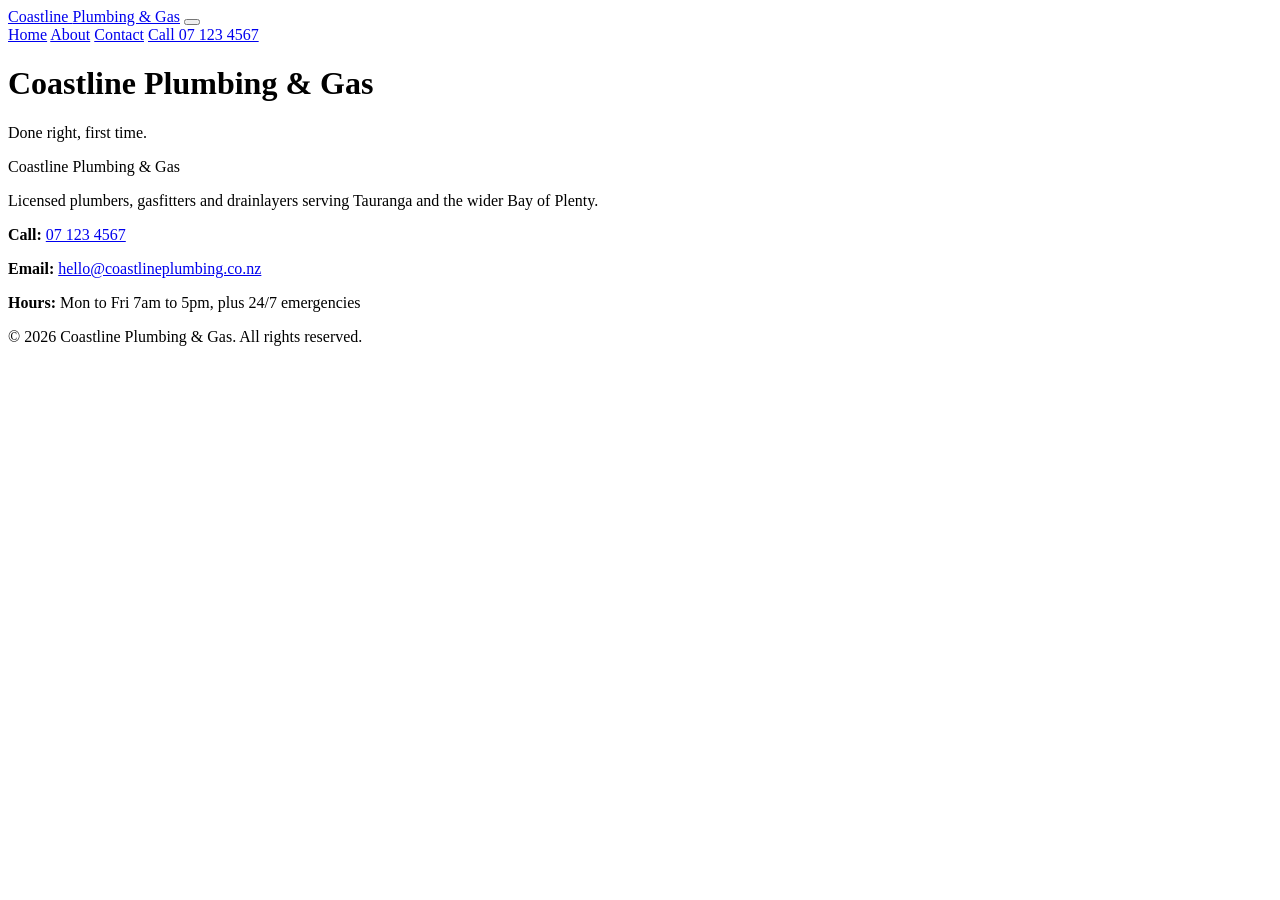
==== about.html @ 50553ace "Add about and contact pages with shared nav and footer" ====
<!DOCTYPE html>
<html lang="en-NZ">
    <head>
        <meta charset="UTF-8">
        <meta name="viewport" content="width=device-width, initial-scale=1.0">
        <title>About | Coastline Plumbing & Gas | Tauranga Plumber </title>
        <link rel="stylesheet" href="style.css">
    </head>
    <body>
        <header class="site-header">
  <div class="container nav-inner">
    <a href="index.html" class="logo">Coastline <span>Plumbing & Gas</span></a>
    <button class="nav-toggle" aria-label="Open menu" aria-expanded="false" aria-controls="primary-nav">
      <span></span><span></span><span></span>
    </button>
    <nav class="nav" id="primary-nav">
      <a href="index.html">Home</a>
      <a href="about.html">About</a>
      <a href="contact.html">Contact</a>
      <a href="tel:071234567" class="btn btn-accent nav-cta">Call 07 123 4567</a>
    </nav>
  </div>
</header>
        <h1>Coastline Plumbing & Gas</h1>
        <p>Done right, first time.</p>
        <footer class="site-footer">
  <div class="container footer-inner">
    <div>
      <p class="footer-logo">Coastline Plumbing & Gas</p>
      <p>Licensed plumbers, gasfitters and drainlayers serving Tauranga and the wider Bay of Plenty.</p>
    </div>
    <div>
      <p><strong>Call:</strong> <a href="tel:071234567">07 123 4567</a></p>
      <p><strong>Email:</strong> <a href="mailto:hello@coastlineplumbing.co.nz">hello@coastlineplumbing.co.nz</a></p>
      <p><strong>Hours:</strong> Mon to Fri 7am to 5pm, plus 24/7 emergencies</p>
    </div>
  </div>
  <div class="container footer-bottom">
    <p>&copy; <span id="year">2026</span> Coastline Plumbing & Gas. All rights reserved.</p>
  </div>
</footer>
        <script src="script.js"></script>
    </body>
</html>
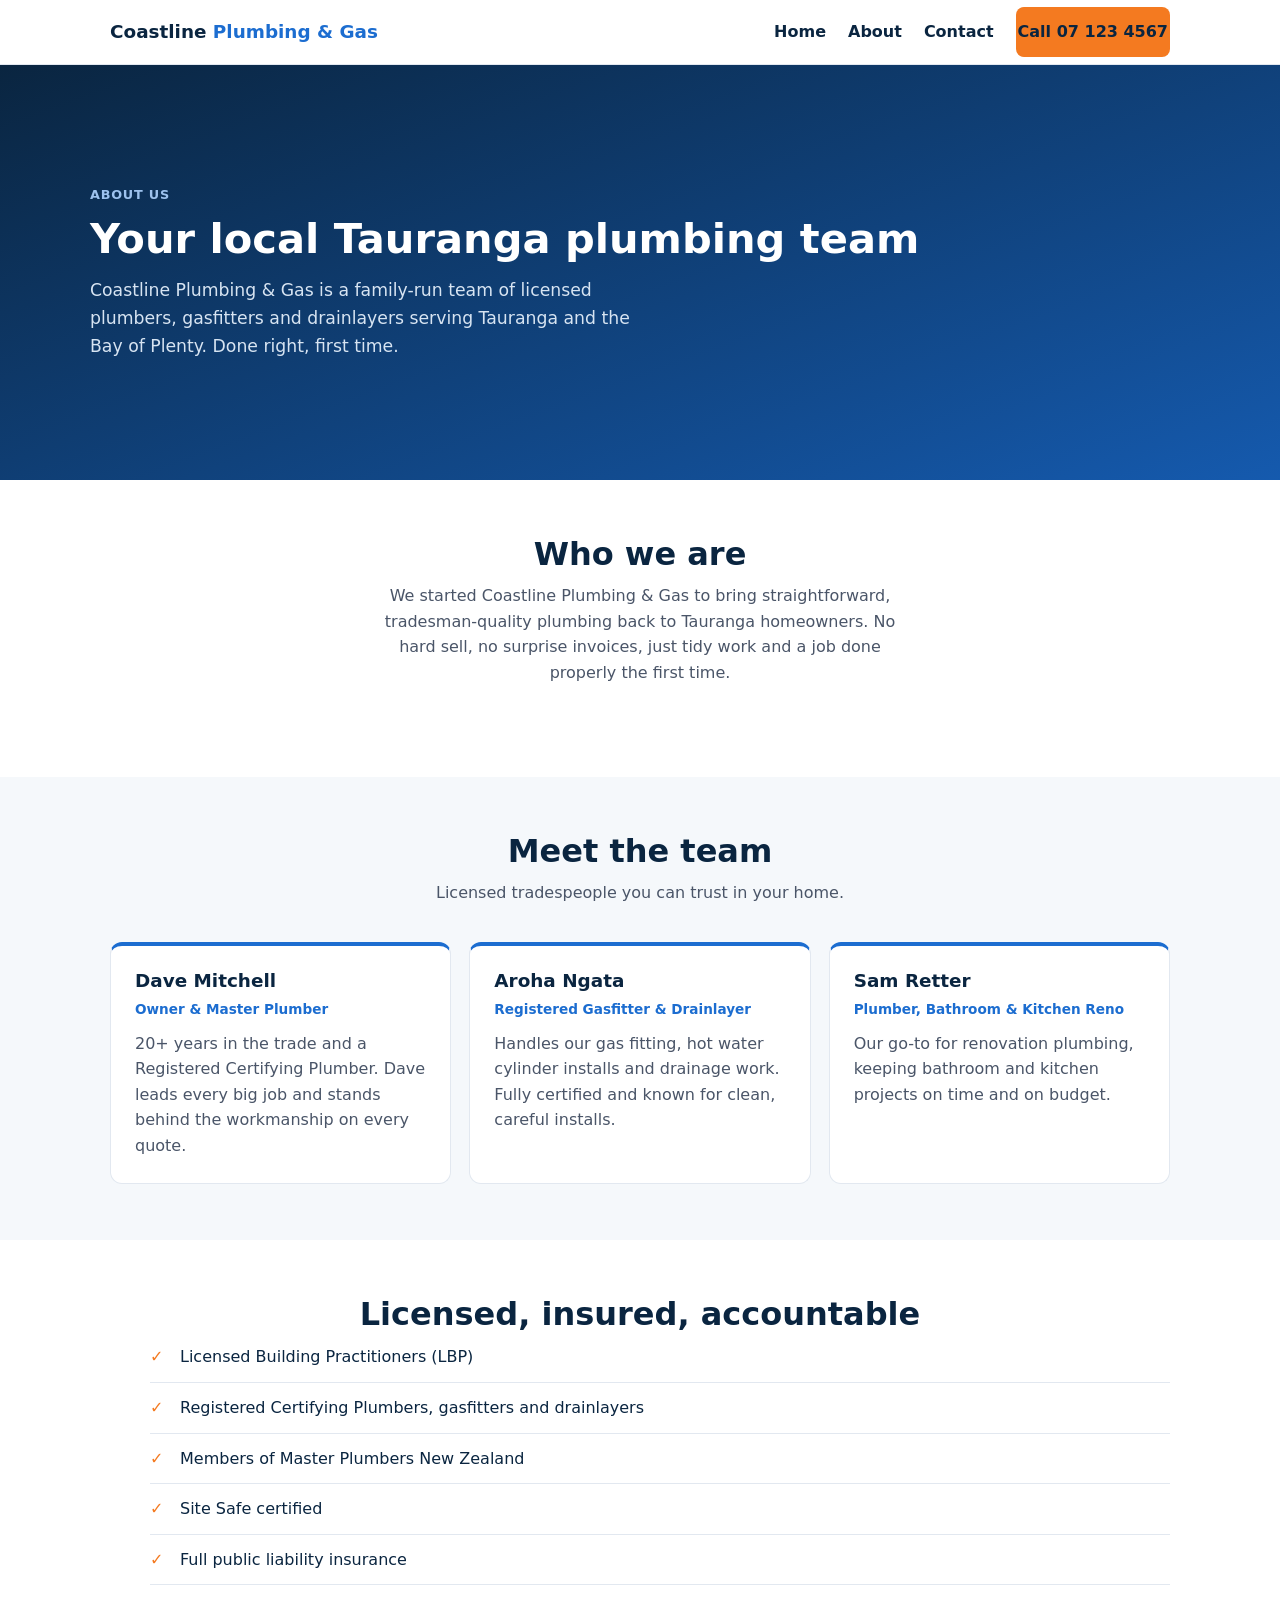
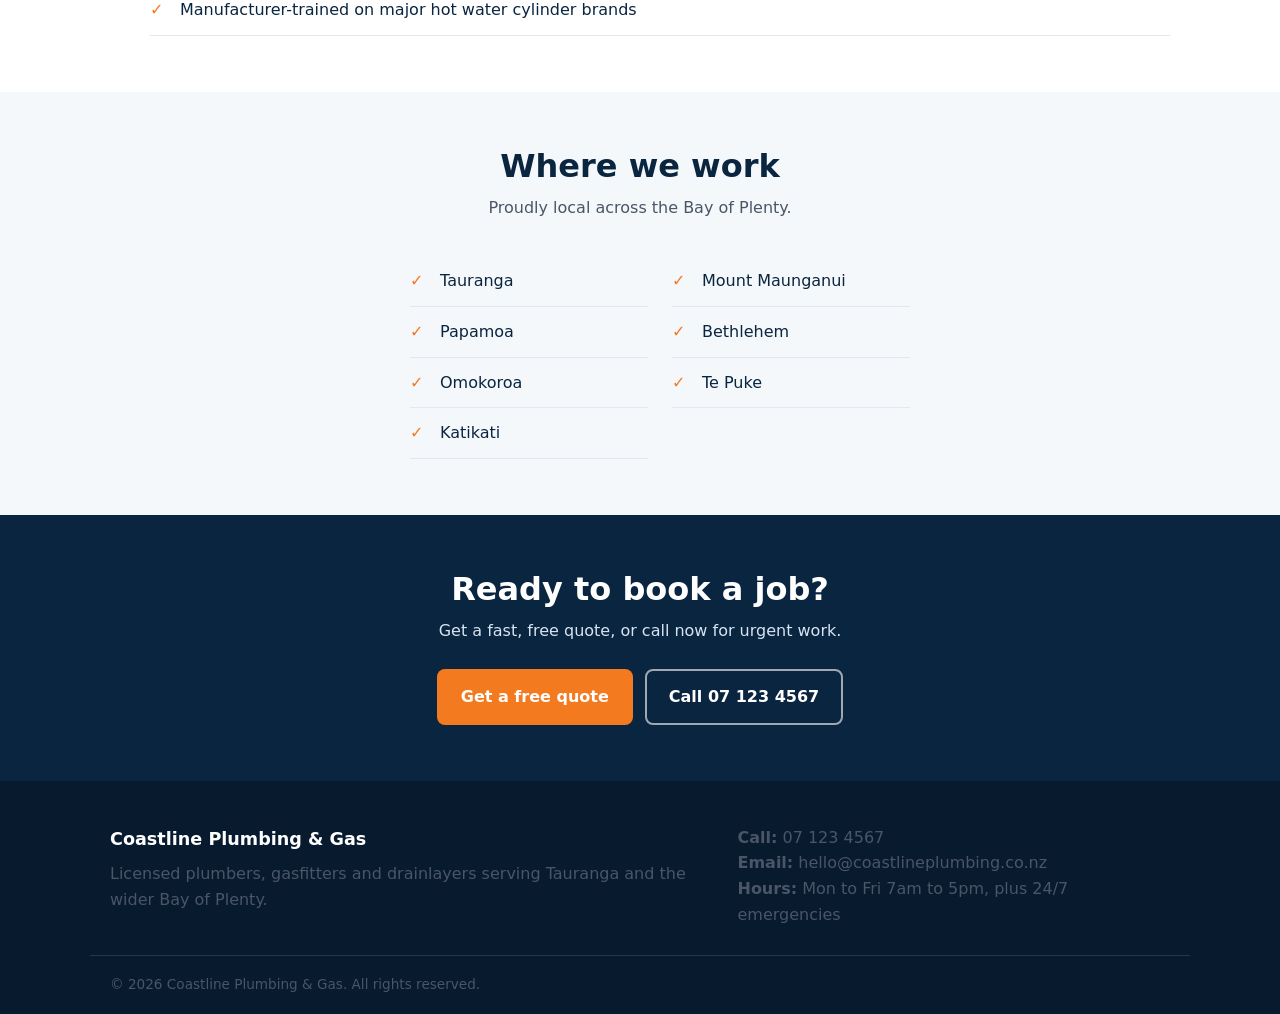
==== commit b446e10a: "build out about and contact pages, remove site images - fix about/contact stylesheet link and guard " ====
--- a/about.html
+++ b/about.html
@@ -1,10 +1,12 @@
 <!DOCTYPE html>
 <html lang="en-NZ">
     <head>
+      <!-- about.html -->
+<meta name="description" content="Meet Coastline Plumbing & Gas, your local Tauranga team of licensed plumbers, gasfitters and drainlayers. Reliable, tidy, with upfront pricing.">
         <meta charset="UTF-8">
         <meta name="viewport" content="width=device-width, initial-scale=1.0">
         <title>About | Coastline Plumbing & Gas | Tauranga Plumber </title>
-        <link rel="stylesheet" href="style.css">
+        <link rel="stylesheet" href="styles.css">
     </head>
     <body>
         <header class="site-header">
@@ -21,8 +23,91 @@
     </nav>
   </div>
 </header>
-        <h1>Coastline Plumbing & Gas</h1>
-        <p>Done right, first time.</p>
+
+      <main>
+
+        <section class="hero">
+          <div class="container hero-inner">
+            <p class="eyebrow">About us</p>
+            <h1>Your local Tauranga plumbing team</h1>
+            <p class="lead">Coastline Plumbing & Gas is a family-run team of licensed plumbers, gasfitters and drainlayers serving Tauranga and the Bay of Plenty. Done right, first time.</p>
+          </div>
+        </section>
+
+        <section class="about-story">
+          <div class="container">
+            <h2 class="section-title reveal">Who we are</h2>
+            <p class="section-intro reveal">We started Coastline Plumbing & Gas to bring straightforward, tradesman-quality plumbing back to Tauranga homeowners. No hard sell, no surprise invoices, just tidy work and a job done properly the first time.</p>
+          </div>
+        </section>
+
+        <section class="team">
+          <div class="container">
+            <h2 class="section-title reveal">Meet the team</h2>
+            <p class="section-intro reveal">Licensed tradespeople you can trust in your home.</p>
+            <div class="service-grid">
+              <article class="service-card reveal">
+                <h3>Dave Mitchell</h3>
+                <p class="team-role">Owner & Master Plumber</p>
+                <p>20+ years in the trade and a Registered Certifying Plumber. Dave leads every big job and stands behind the workmanship on every quote.</p>
+              </article>
+              <article class="service-card reveal">
+                <h3>Aroha Ngata</h3>
+                <p class="team-role">Registered Gasfitter & Drainlayer</p>
+                <p>Handles our gas fitting, hot water cylinder installs and drainage work. Fully certified and known for clean, careful installs.</p>
+              </article>
+              <article class="service-card reveal">
+                <h3>Sam Retter</h3>
+                <p class="team-role">Plumber, Bathroom & Kitchen Reno</p>
+                <p>Our go-to for renovation plumbing, keeping bathroom and kitchen projects on time and on budget.</p>
+              </article>
+            </div>
+          </div>
+        </section>
+
+        <section class="credentials">
+          <div class="container">
+            <h2 class="section-title reveal">Licensed, insured, accountable</h2>
+            <ul class="about-points reveal">
+              <li>Licensed Building Practitioners (LBP)</li>
+              <li>Registered Certifying Plumbers, gasfitters and drainlayers</li>
+              <li>Members of Master Plumbers New Zealand</li>
+              <li>Site Safe certified</li>
+              <li>Full public liability insurance</li>
+              <li>Manufacturer-trained on major hot water cylinder brands</li>
+            </ul>
+          </div>
+        </section>
+
+        <section class="areas">
+          <div class="container">
+            <h2 class="section-title reveal">Where we work</h2>
+            <p class="section-intro reveal">Proudly local across the Bay of Plenty.</p>
+            <ul class="about-points areas-list reveal">
+              <li>Tauranga</li>
+              <li>Mount Maunganui</li>
+              <li>Papamoa</li>
+              <li>Bethlehem</li>
+              <li>Omokoroa</li>
+              <li>Te Puke</li>
+              <li>Katikati</li>
+            </ul>
+          </div>
+        </section>
+
+        <section class="cta">
+          <div class="container cta-inner reveal">
+            <h2>Ready to book a job?</h2>
+            <p>Get a fast, free quote, or call now for urgent work.</p>
+            <div class="hero-actions">
+              <a href="contact.html" class="btn btn-accent">Get a free quote</a>
+              <a href="tel:071234567" class="btn btn-outline-light">Call 07 123 4567</a>
+            </div>
+          </div>
+        </section>
+
+      </main>
+
         <footer class="site-footer">
   <div class="container footer-inner">
     <div>
--- a/styles.css
+++ b/styles.css
@@ -0,0 +1,182 @@
+/* =========================================================
+   Coastline Plumbing & Gas - styles.css
+   Mobile-first. Order: variables, reset, base, layout,
+   buttons, header, hero, services, about, cta, footer.
+   ========================================================= */
+
+/* 1. Brand variables */
+:root {
+  --navy: #0A2540;
+  --blue: #1C6DD0;
+  --blue-dark: #155AAE;
+  --orange: #F47A20;
+  --orange-dark: #DC6A14;
+  --bg: #F5F8FB;
+  --grey: #4A5568;
+  --line: #E2E8F0;
+  --white: #FFFFFF;
+  --maxw: 1100px;
+  --radius: 12px;
+  --shadow: 0 6px 20px rgba(10,37,64,0.08);
+  --font-head: "Poppins", system-ui, -apple-system, "Segoe UI", sans-serif;
+  --font-body: "Inter", system-ui, -apple-system, "Segoe UI", sans-serif;
+}
+
+/* 2. Reset */
+*, *::before, *::after { box-sizing: border-box; }
+* { margin: 0; }
+img { max-width: 100%; display: block; }
+a { color: inherit; text-decoration: none; }
+ul { list-style: none; }
+
+/* 3. Base typography */
+body {
+  font-family: var(--font-body);
+  color: var(--navy);
+  background: var(--white);
+  line-height: 1.6;
+  -webkit-font-smoothing: antialiased;
+}
+h1, h2, h3 { font-family: var(--font-head); line-height: 1.15; font-weight: 700; }
+h1 { font-size: 2rem; }
+h2 { font-size: 1.6rem; }
+p { color: var(--grey); }
+
+/* 4. Layout helpers */
+.container { width: 100%; max-width: var(--maxw); margin: 0 auto; padding: 0 20px; }
+section { padding: 56px 0; }
+.section-title { color: var(--navy); text-align: center; }
+.section-intro { text-align: center; max-width: 540px; margin: 10px auto 36px; }
+
+/* 5. Buttons */
+.btn {
+  display: inline-block; font-family: var(--font-head); font-weight: 600;
+  font-size: 1rem; padding: 13px 22px; border-radius: 8px; cursor: pointer;
+  border: 2px solid transparent; text-align: center;
+  transition: transform .15s ease, background .15s ease, border-color .15s ease;
+}
+.btn-accent { background: var(--orange); color: var(--white); }
+.btn-accent:hover { background: var(--orange-dark); transform: translateY(-2px); }
+.btn-primary { background: var(--blue); color: var(--white); }
+.btn-primary:hover { background: var(--blue-dark); transform: translateY(-2px); }
+.btn-outline { background: transparent; color: var(--navy); border-color: var(--line); }
+.btn-outline:hover { border-color: var(--blue); color: var(--blue); }
+.btn-outline-light { background: transparent; color: var(--white); border-color: rgba(255,255,255,0.6); }
+.btn-outline-light:hover { background: rgba(255,255,255,0.12); }
+
+/* 6. Header / nav (mobile-first) */
+.site-header { position: sticky; top: 0; background: var(--white); border-bottom: 1px solid var(--line); z-index: 50; }
+.nav-inner { display: flex; align-items: center; justify-content: space-between; height: 64px; }
+.logo { font-family: var(--font-head); font-weight: 700; color: var(--navy); font-size: 1.15rem; }
+.logo span { color: var(--blue); font-weight: 600; }
+.nav-toggle { width: 42px; height: 42px; border: none; background: transparent; cursor: pointer; display: flex; flex-direction: column; justify-content: center; gap: 5px; }
+.nav-toggle span { height: 2px; background: var(--navy); border-radius: 2px; }
+.nav { position: fixed; inset: 64px 0 auto 0; background: var(--white); display: none; flex-direction: column; gap: 4px; padding: 12px 20px 20px; border-bottom: 1px solid var(--line); box-shadow: var(--shadow); }
+.nav.open { display: flex; }
+.nav a { font-family: var(--font-head); font-weight: 600; color: var(--navy); padding: 10px 0; }
+.nav a:hover { color: var(--blue); }
+.nav .nav-cta { margin-top: 6px; }
+
+/* 7. Hero */
+.hero { background: linear-gradient(160deg, #0A2540, #155AAE); color: var(--white); }
+.hero-inner { padding: 64px 0; }
+.hero .eyebrow { color: #9DC2EE; font-family: var(--font-head); font-weight: 600; letter-spacing: .06em; text-transform: uppercase; font-size: .8rem; }
+.hero h1 { color: var(--white); margin: 10px 0 14px; }
+.hero .lead { color: #D7E4F2; font-size: 1.08rem; max-width: 560px; }
+.hero-actions { display: flex; flex-wrap: wrap; gap: 12px; margin-top: 26px; }
+
+/* 8. Services */
+.services { background: var(--bg); }
+.service-grid { display: grid; grid-template-columns: 1fr; gap: 18px; }
+.service-card { background: var(--white); border: 1px solid var(--line); border-top: 4px solid var(--blue); border-radius: var(--radius); padding: 24px; transition: transform .15s ease, box-shadow .15s ease; }
+.service-card:hover { transform: translateY(-4px); box-shadow: var(--shadow); }
+.service-card h3 { color: var(--navy); font-size: 1.15rem; margin-bottom: 8px; }
+
+/* 9. About preview */
+.about-inner { display: grid; grid-template-columns: 1fr; gap: 28px; }
+.about-text .btn { margin-top: 18px; }
+.about-points li { position: relative; padding: 12px 0 12px 30px; border-bottom: 1px solid var(--line); color: var(--navy); }
+.about-points li::before { content: "\2713"; position: absolute; left: 0; color: var(--orange); font-weight: 700; }
+
+/* 10. CTA */
+.cta { background: var(--navy); color: var(--white); text-align: center; }
+.cta h2 { color: var(--white); }
+.cta p { color: #D7E4F2; margin: 10px 0 22px; }
+.cta .hero-actions { justify-content: center; }
+
+/* 11. Footer */
+.site-footer { background: #071A2E; color: #C7D3E0; padding-top: 44px; }
+.footer-inner { display: grid; grid-template-columns: 1fr; gap: 22px; padding-bottom: 28px; }
+.footer-logo { font-family: var(--font-head); font-weight: 700; color: var(--white); font-size: 1.1rem; margin-bottom: 8px; }
+.site-footer a:hover { color: var(--white); }
+.footer-bottom { border-top: 1px solid rgba(255,255,255,0.12); padding-top: 18px; padding-bottom: 18px; font-size: .85rem; color: #8AA0B6; }
+
+/* 12. Scroll reveal (JavaScript adds .is-visible in Step 6) */
+.reveal { opacity: 0; transform: translateY(20px); transition: opacity .6s ease, transform .6s ease; }
+.reveal.is-visible { opacity: 1; transform: none; }
+
+/* 13. Larger screens */
+@media (min-width: 700px) {
+  h1 { font-size: 2.6rem; }
+  h2 { font-size: 2rem; }
+  .service-grid { grid-template-columns: 1fr 1fr; }
+  .about-inner { grid-template-columns: 1.2fr 1fr; align-items: center; }
+  .footer-inner { grid-template-columns: 1.4fr 1fr; }
+}
+@media (min-width: 980px) {
+  .service-grid { grid-template-columns: repeat(3, 1fr); }
+  .nav-toggle { display: none; }
+  .nav { position: static; display: flex; flex-direction: row; align-items: center; gap: 22px; padding: 0; border: none; box-shadow: none; background: transparent; }
+  .nav .nav-cta { margin-top: 0; }
+}
+/* Step 7 polish - add to the end of styles.css */
+
+/* Smooth scrolling for on-page links */
+html { scroll-behavior: smooth; }
+
+/* Clear keyboard focus outlines (accessibility) */
+a:focus-visible,
+.btn:focus-visible,
+.nav-toggle:focus-visible {
+  outline: 3px solid var(--orange);
+  outline-offset: 2px;
+}
+
+/* Stagger the service cards as they reveal */
+.service-card:nth-child(2) { transition-delay: .08s; }
+.service-card:nth-child(3) { transition-delay: .16s; }
+.service-card:nth-child(4) { transition-delay: .24s; }
+.service-card:nth-child(5) { transition-delay: .32s; }
+.service-card:nth-child(6) { transition-delay: .40s; }
+
+/* Respect people who prefer less motion */
+@media (prefers-reduced-motion: reduce) {
+  * { transition: none !important; animation: none !important; }
+  .reveal { opacity: 1 !important; transform: none !important; }
+}
+
+/* Contact form */
+.form-section { padding: 56px 0; }
+.contact-form { display: flex; flex-direction: column; gap: 16px; max-width: 520px; margin-top: 24px; }
+.contact-form label { display: flex; flex-direction: column; gap: 6px; font-family: var(--font-head); font-weight: 600; color: var(--navy); }
+.contact-form input,
+.contact-form textarea {
+  font-family: var(--font-body); font-size: 1rem; padding: 12px 14px;
+  border: 1px solid var(--line); border-radius: 8px; background: var(--white); color: var(--navy);
+}
+.contact-form input:focus,
+.contact-form textarea:focus { outline: none; border-color: var(--blue); box-shadow: 0 0 0 3px rgba(28,109,208,0.15); }
+.contact-form button { align-self: flex-start; }
+
+.flow-line path { stroke-dasharray: 600; stroke-dashoffset: 600; animation: draw 2s ease forwards; }
+@keyframes draw { to { stroke-dashoffset: 0; } }
+
+/* 14. About & Contact pages */
+.team { background: var(--bg); }
+.team-role { color: var(--blue); font-family: var(--font-head); font-weight: 600; font-size: .85rem; margin-bottom: 10px; }
+.areas { background: var(--bg); }
+.areas-list { display: grid; grid-template-columns: 1fr; max-width: 540px; margin: 0 auto; }
+.contact-info { background: var(--bg); }
+@media (min-width: 700px) {
+  .areas-list { grid-template-columns: 1fr 1fr; column-gap: 24px; }
+}
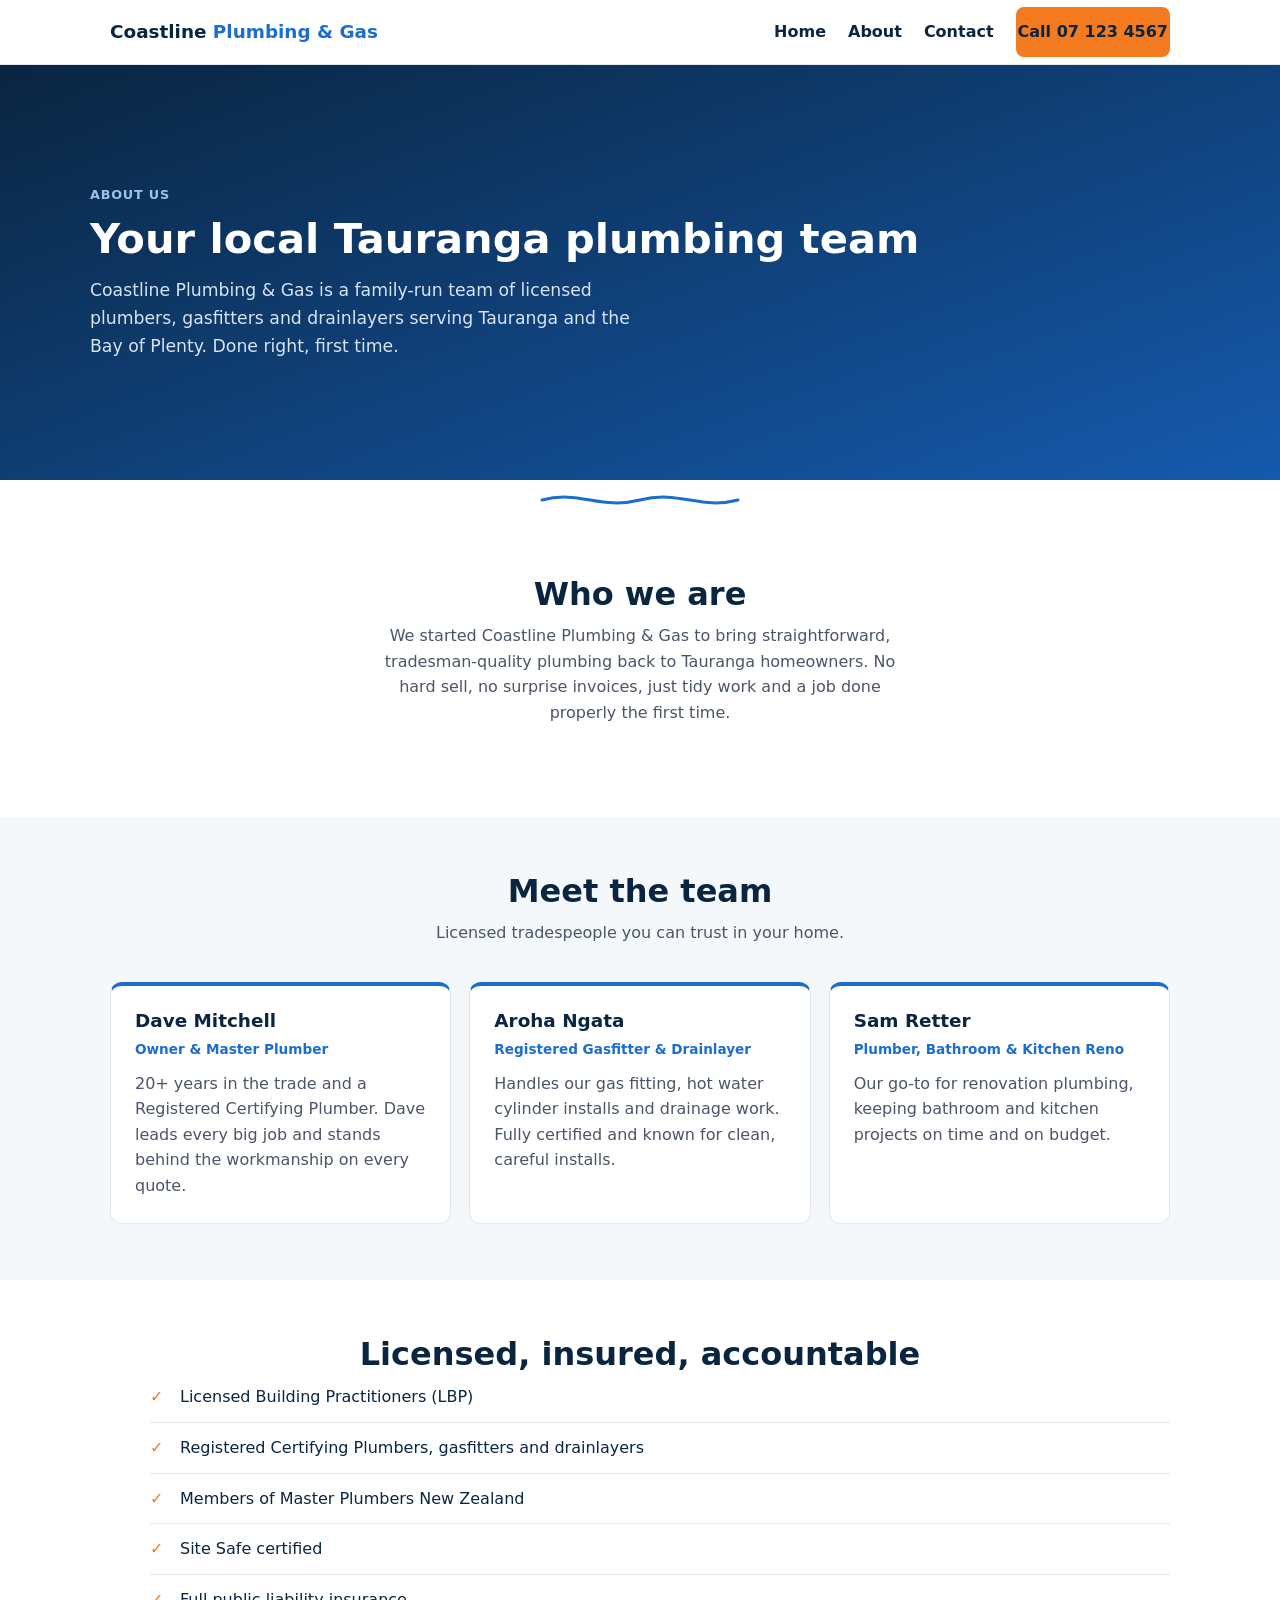
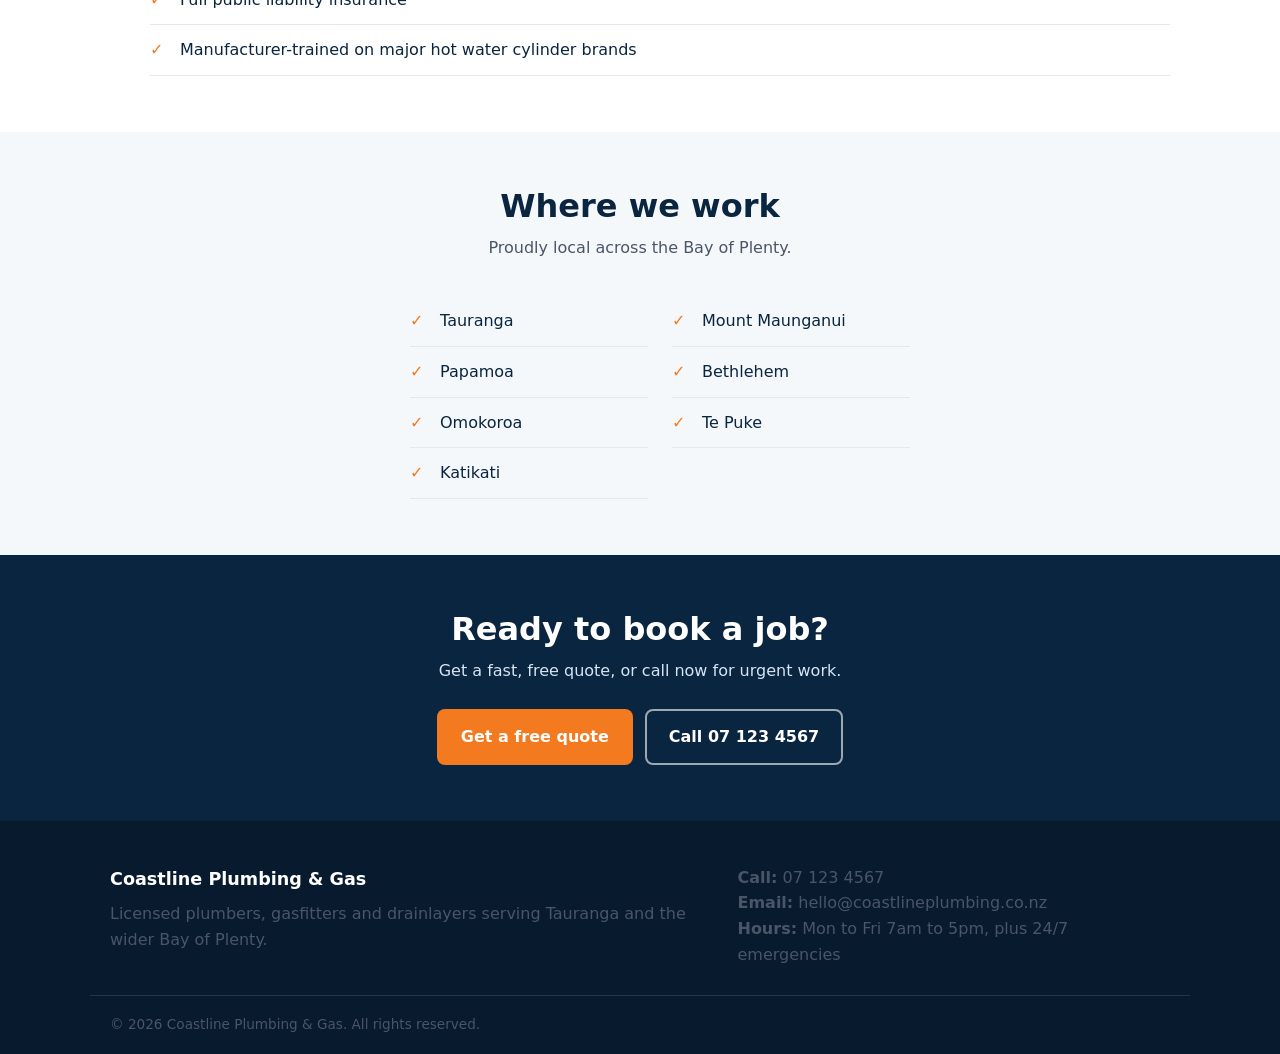
==== commit 7256397d: "add scroll-triggered flow line divider, fix service card fade-in glitch - wire up the dormant flow-l" ====
--- a/about.html
+++ b/about.html
@@ -33,6 +33,12 @@
             <p class="lead">Coastline Plumbing & Gas is a family-run team of licensed plumbers, gasfitters and drainlayers serving Tauranga and the Bay of Plenty. Done right, first time.</p>
           </div>
         </section>
+
+        <div class="flow-divider">
+          <svg class="flow-line" viewBox="0 0 200 24" width="200" height="24" role="presentation" aria-hidden="true">
+            <path d="M2,12 C40,2 60,22 100,12 C140,2 160,22 198,12"></path>
+          </svg>
+        </div>
 
         <section class="about-story">
           <div class="container">
--- a/styles.css
+++ b/styles.css
@@ -153,6 +153,7 @@
 @media (prefers-reduced-motion: reduce) {
   * { transition: none !important; animation: none !important; }
   .reveal { opacity: 1 !important; transform: none !important; }
+  .flow-line path { stroke-dashoffset: 0 !important; }
 }
 
 /* Contact form */
@@ -168,7 +169,17 @@
 .contact-form textarea:focus { outline: none; border-color: var(--blue); box-shadow: 0 0 0 3px rgba(28,109,208,0.15); }
 .contact-form button { align-self: flex-start; }
 
-.flow-line path { stroke-dasharray: 600; stroke-dashoffset: 600; animation: draw 2s ease forwards; }
+/* Flow line divider - draws in like water through a pipe, triggered on scroll */
+.flow-divider { display: flex; justify-content: center; padding: 8px 0; }
+.flow-line path {
+  fill: none;
+  stroke: var(--blue);
+  stroke-width: 3;
+  stroke-linecap: round;
+  stroke-dasharray: 600;
+  stroke-dashoffset: 600;
+}
+.flow-line.is-visible path { animation: draw 1.8s ease forwards; }
 @keyframes draw { to { stroke-dashoffset: 0; } }
 
 /* 14. About & Contact pages */
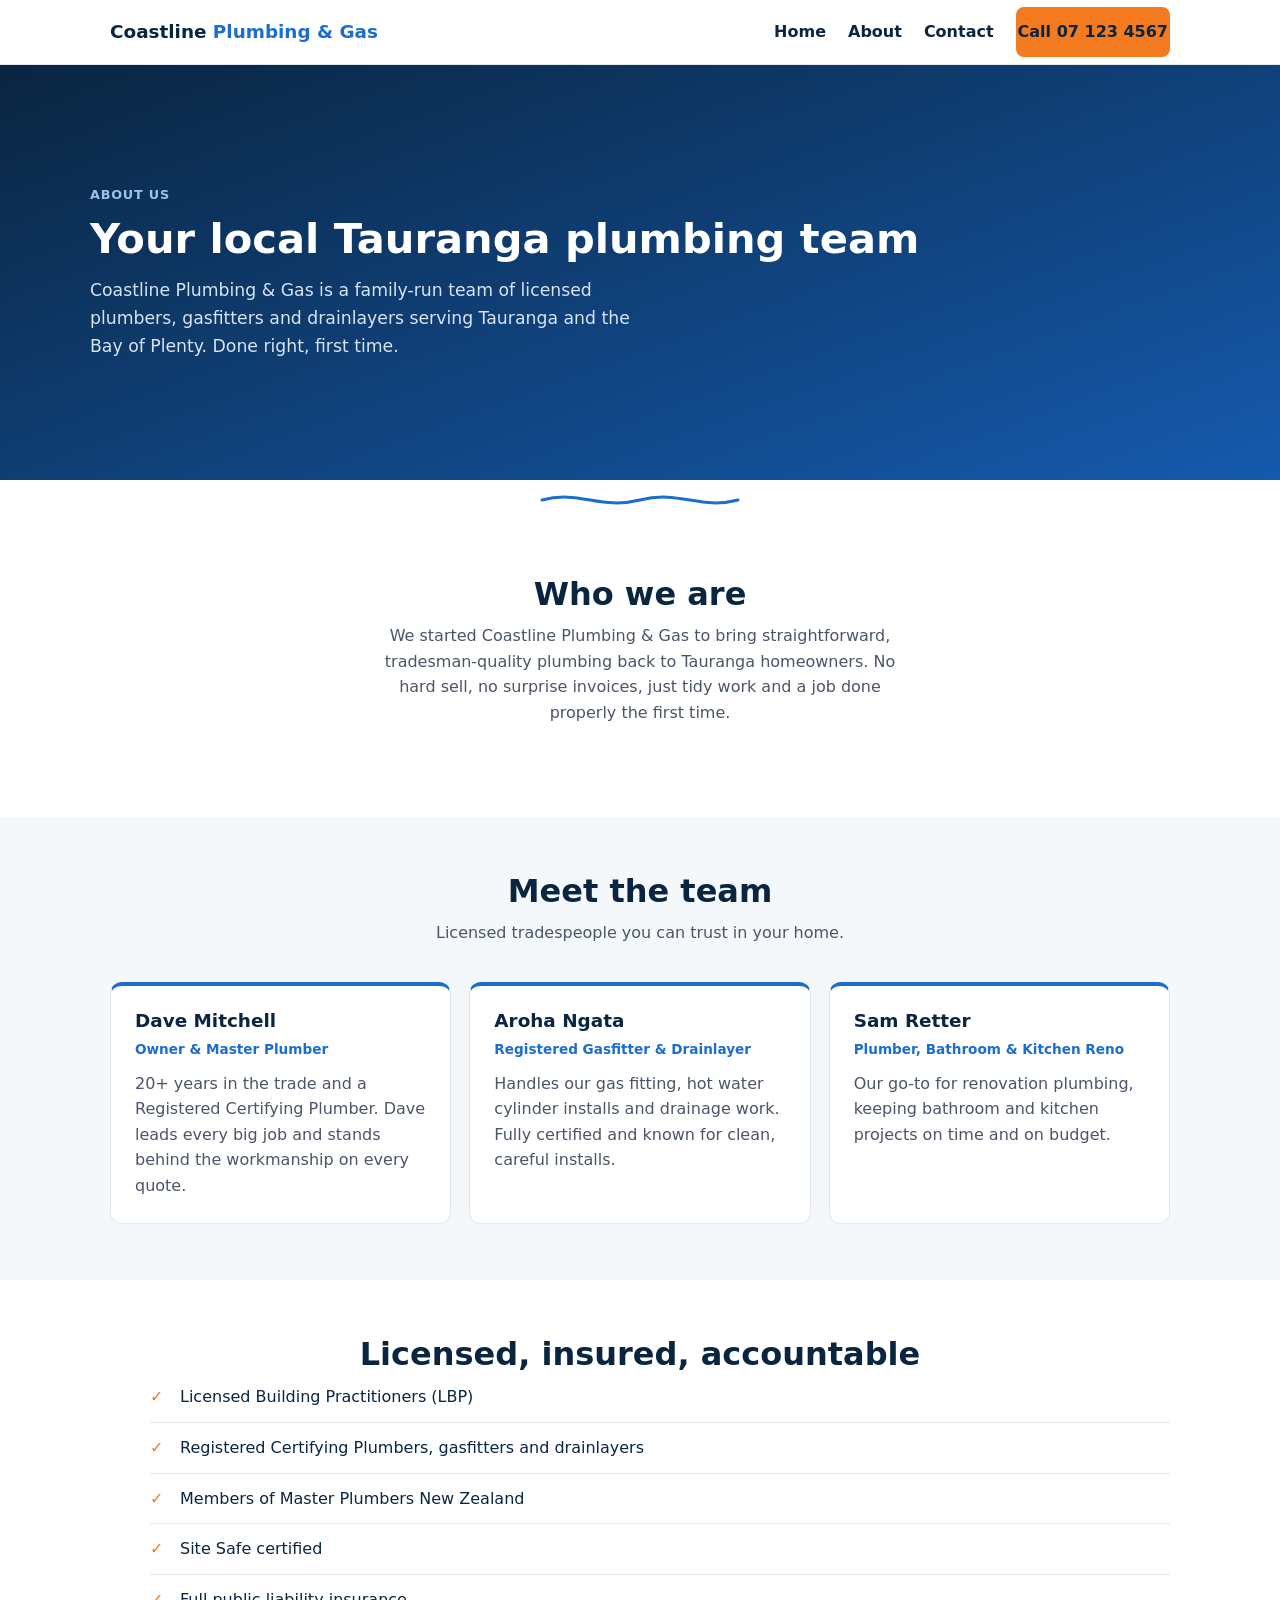
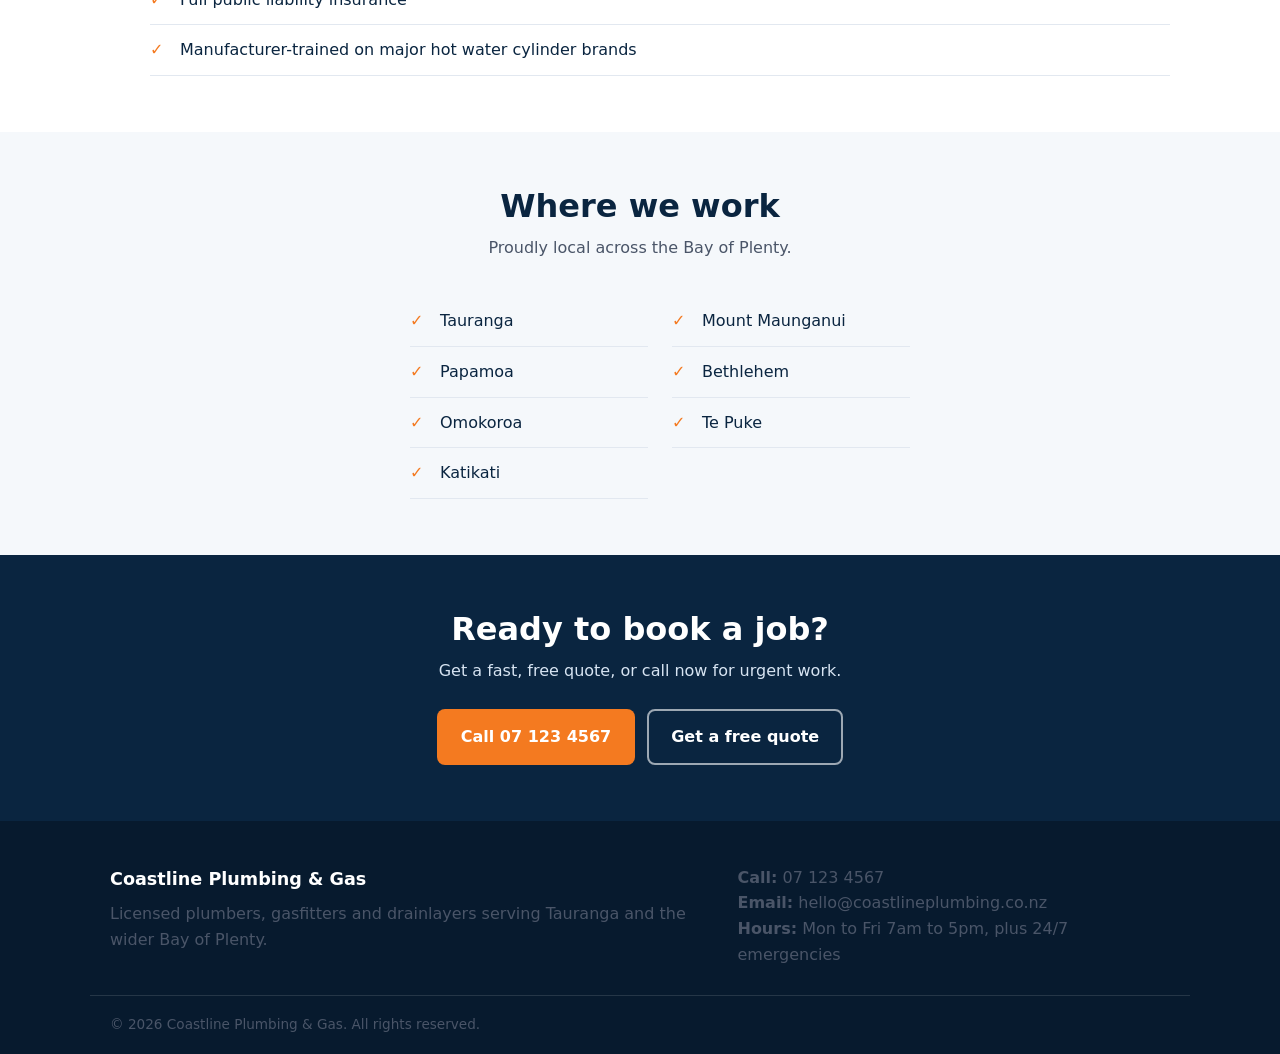
==== commit 0561c81d: "Redesign homepage for conversion: trust signals, testimonials, sticky call CTA Add hero trust badges" ====
--- a/about.html
+++ b/about.html
@@ -5,7 +5,9 @@
 <meta name="description" content="Meet Coastline Plumbing & Gas, your local Tauranga team of licensed plumbers, gasfitters and drainlayers. Reliable, tidy, with upfront pricing.">
         <meta charset="UTF-8">
         <meta name="viewport" content="width=device-width, initial-scale=1.0">
-        <title>About | Coastline Plumbing & Gas | Tauranga Plumber </title>
+        <title>About | Coastline Plumbing & Gas | Tauranga Plumber</title>
+        <link rel="canonical" href="https://coastline-plumbing-five.vercel.app/about.html">
+        <link rel="icon" href="data:image/svg+xml,%3Csvg xmlns='http://www.w3.org/2000/svg' viewBox='0 0 100 100'%3E%3Crect width='100' height='100' rx='20' fill='%230A2540'/%3E%3Ctext x='50' y='68' font-size='58' font-family='Arial' font-weight='700' fill='%23F47A20' text-anchor='middle'%3EC%3C/text%3E%3C/svg%3E">
         <link rel="stylesheet" href="styles.css">
     </head>
     <body>
@@ -106,8 +108,8 @@
             <h2>Ready to book a job?</h2>
             <p>Get a fast, free quote, or call now for urgent work.</p>
             <div class="hero-actions">
-              <a href="contact.html" class="btn btn-accent">Get a free quote</a>
-              <a href="tel:071234567" class="btn btn-outline-light">Call 07 123 4567</a>
+              <a href="tel:071234567" class="btn btn-accent">Call 07 123 4567</a>
+              <a href="contact.html" class="btn btn-outline-light">Get a free quote</a>
             </div>
           </div>
         </section>
@@ -130,6 +132,10 @@
     <p>&copy; <span id="year">2026</span> Coastline Plumbing & Gas. All rights reserved.</p>
   </div>
 </footer>
+        <a href="tel:071234567" class="sticky-call">
+          <svg viewBox="0 0 24 24" width="18" height="18" fill="none" stroke="currentColor" stroke-width="2" stroke-linecap="round" stroke-linejoin="round" aria-hidden="true"><path d="M4 4h4l2 5-2.5 1.5a11 11 0 0 0 5 5L14 13l5 2v4a2 2 0 0 1-2 2A16 16 0 0 1 2 6a2 2 0 0 1 2-2z"/></svg>
+          Call Now — 07 123 4567
+        </a>
         <script src="script.js"></script>
     </body>
 </html>
--- a/styles.css
+++ b/styles.css
@@ -84,6 +84,9 @@
 .hero h1 { color: var(--white); margin: 10px 0 14px; }
 .hero .lead { color: #D7E4F2; font-size: 1.08rem; max-width: 560px; }
 .hero-actions { display: flex; flex-wrap: wrap; gap: 12px; margin-top: 26px; }
+.hero-trust { display: flex; flex-wrap: wrap; gap: 10px 22px; margin-top: 30px; padding-top: 22px; border-top: 1px solid rgba(255,255,255,0.16); }
+.hero-trust li { display: flex; align-items: center; gap: 8px; color: #D7E4F2; font-size: .88rem; font-weight: 500; }
+.hero-trust svg { flex-shrink: 0; color: #F2A868; }
 
 /* 8. Services */
 .services { background: var(--bg); }
@@ -97,6 +100,22 @@
 .about-text .btn { margin-top: 18px; }
 .about-points li { position: relative; padding: 12px 0 12px 30px; border-bottom: 1px solid var(--line); color: var(--navy); }
 .about-points li::before { content: "\2713"; position: absolute; left: 0; color: var(--orange); font-weight: 700; }
+
+/* 9b. Trust stats */
+.trust-stats { background: var(--bg); }
+.stats-grid { display: grid; grid-template-columns: 1fr 1fr; gap: 18px; }
+.stat-card { background: var(--white); border: 1px solid var(--line); border-radius: var(--radius); padding: 24px 18px; text-align: center; }
+.stat-number { font-family: var(--font-head); font-weight: 700; font-size: 2rem; color: var(--blue); line-height: 1; }
+.stat-label { color: var(--grey); font-size: .88rem; margin-top: 8px; }
+.stat-disclaimer { text-align: center; font-size: .78rem; color: var(--grey); margin-top: 20px; }
+
+/* 9c. Testimonials */
+.testimonial-grid { display: grid; grid-template-columns: 1fr; gap: 18px; }
+.testimonial-card { background: var(--white); border: 1px solid var(--line); border-radius: var(--radius); padding: 24px; box-shadow: var(--shadow); }
+.stars { color: var(--orange); letter-spacing: 2px; margin-bottom: 12px; }
+.testimonial-quote { color: var(--navy); font-size: .96rem; }
+.testimonial-author { margin-top: 14px; font-family: var(--font-head); font-weight: 600; color: var(--navy); font-size: .9rem; }
+.testimonial-author span { font-family: var(--font-body); font-weight: 400; color: var(--grey); }
 
 /* 10. CTA */
 .cta { background: var(--navy); color: var(--white); text-align: center; }
@@ -122,6 +141,8 @@
   .service-grid { grid-template-columns: 1fr 1fr; }
   .about-inner { grid-template-columns: 1.2fr 1fr; align-items: center; }
   .footer-inner { grid-template-columns: 1.4fr 1fr; }
+  .stats-grid { grid-template-columns: repeat(4, 1fr); }
+  .testimonial-grid { grid-template-columns: repeat(3, 1fr); }
 }
 @media (min-width: 980px) {
   .service-grid { grid-template-columns: repeat(3, 1fr); }
@@ -182,7 +203,23 @@
 .flow-line.is-visible path { animation: draw 1.8s ease forwards; }
 @keyframes draw { to { stroke-dashoffset: 0; } }
 
-/* 14. About & Contact pages */
+/* 14. Sticky mobile call button */
+body { padding-bottom: 66px; }
+.sticky-call {
+  position: fixed; left: 0; right: 0; bottom: 0; z-index: 60;
+  display: flex; align-items: center; justify-content: center; gap: 8px;
+  background: var(--orange); color: var(--white);
+  font-family: var(--font-head); font-weight: 700; font-size: .95rem;
+  padding: 15px 16px calc(15px + env(safe-area-inset-bottom));
+  box-shadow: 0 -4px 16px rgba(10,37,64,0.18);
+}
+.sticky-call:hover { background: var(--orange-dark); }
+@media (min-width: 700px) {
+  body { padding-bottom: 0; }
+  .sticky-call { display: none; }
+}
+
+/* 15. About & Contact pages */
 .team { background: var(--bg); }
 .team-role { color: var(--blue); font-family: var(--font-head); font-weight: 600; font-size: .85rem; margin-bottom: 10px; }
 .areas { background: var(--bg); }
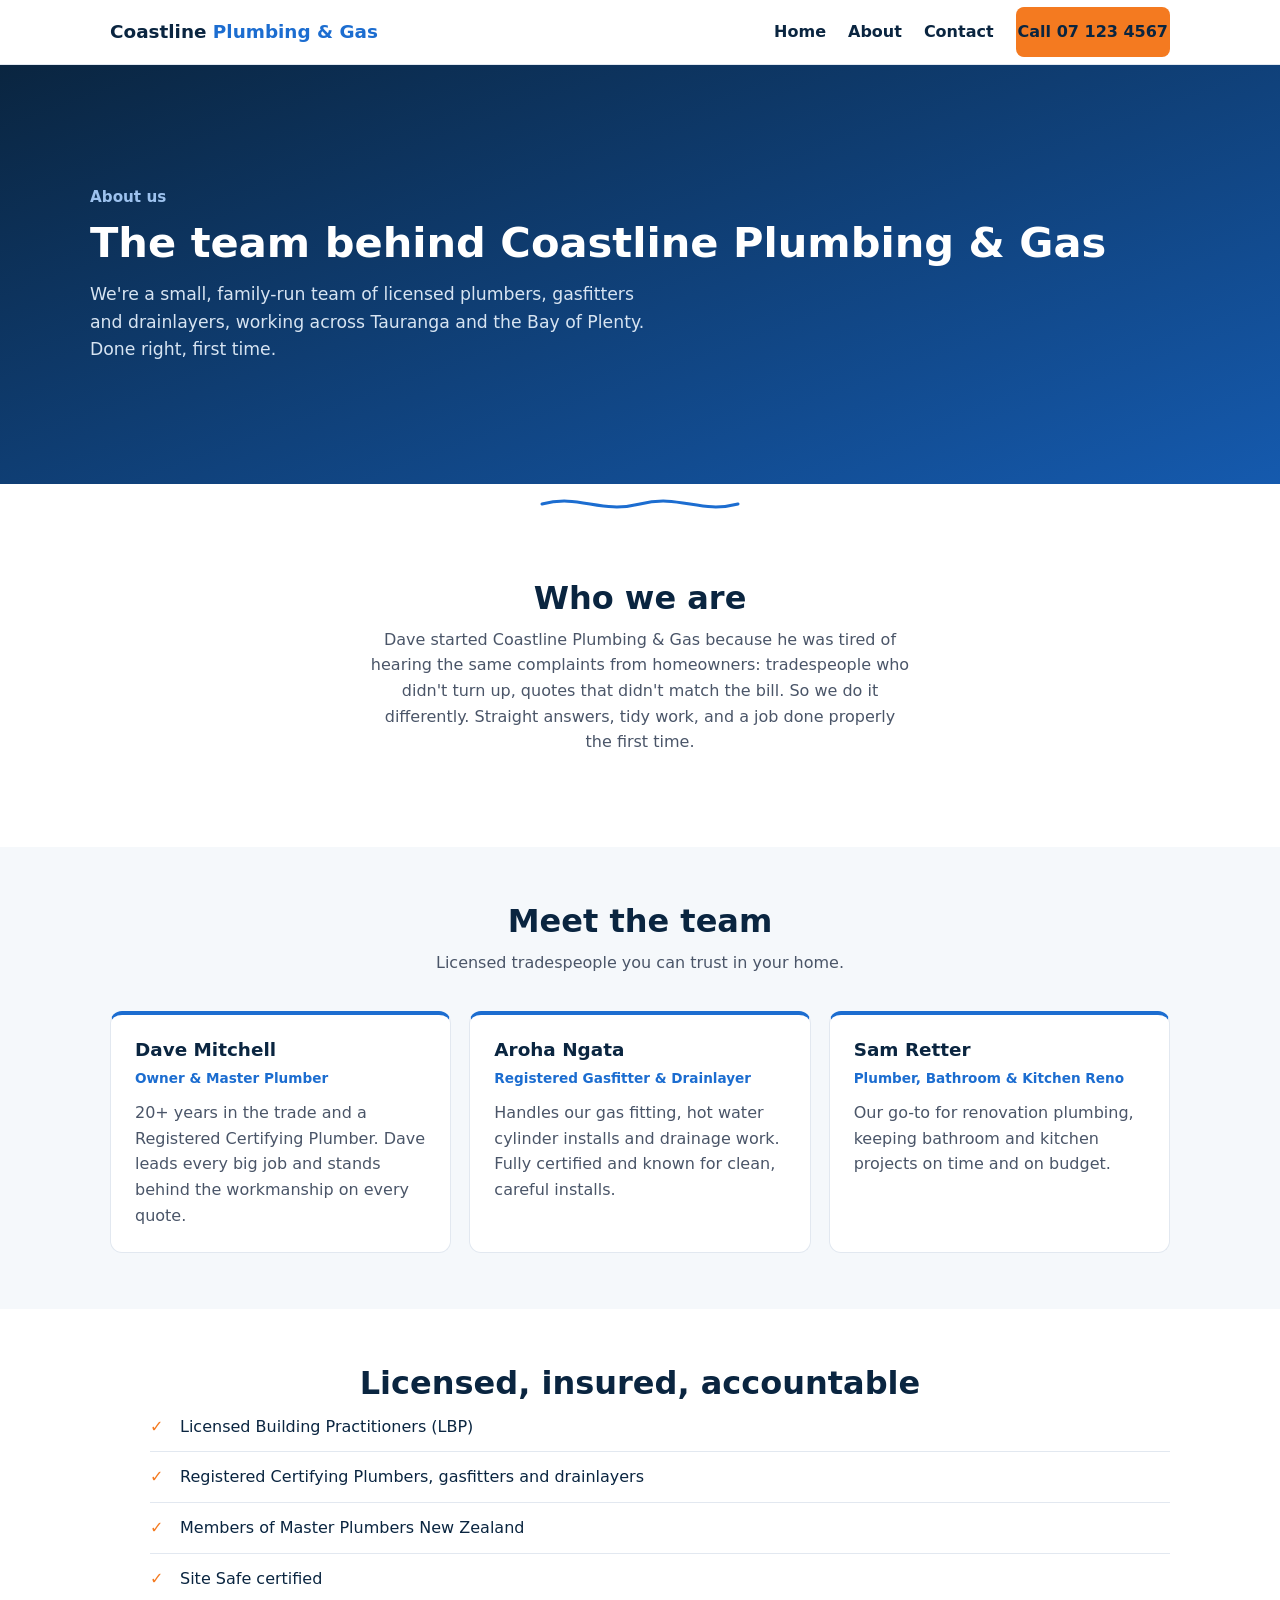
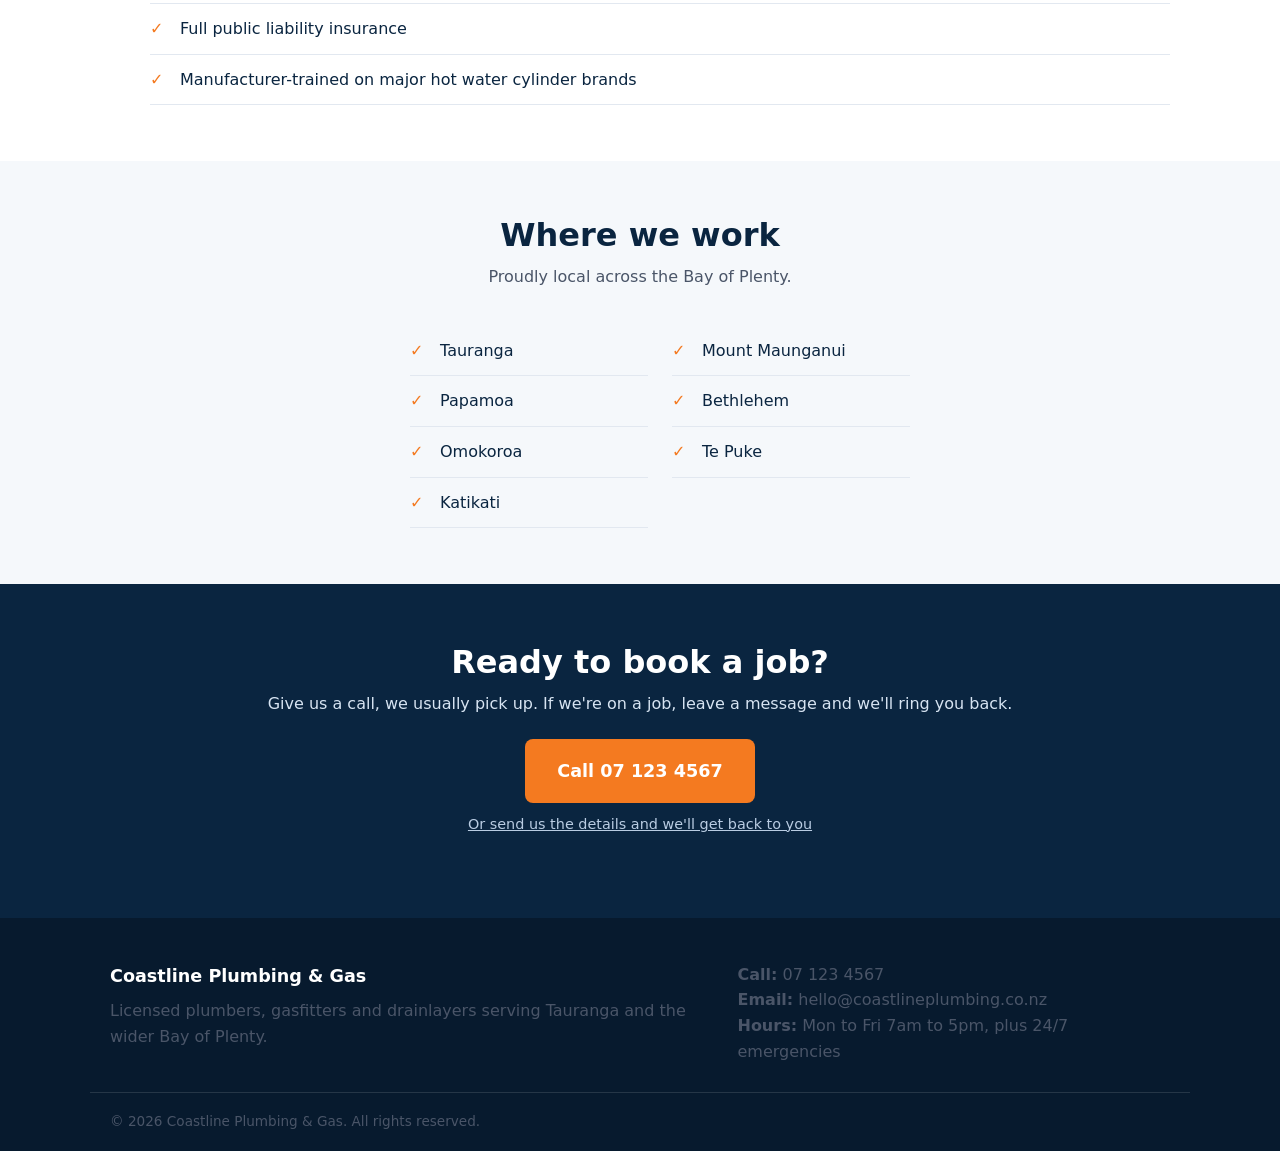
==== commit 977a6f20: "Rework homepage to read as a real local business, not an agency template Remove SaaS-style stat tile" ====
--- a/about.html
+++ b/about.html
@@ -30,9 +30,9 @@
 
         <section class="hero">
           <div class="container hero-inner">
-            <p class="eyebrow">About us</p>
-            <h1>Your local Tauranga plumbing team</h1>
-            <p class="lead">Coastline Plumbing & Gas is a family-run team of licensed plumbers, gasfitters and drainlayers serving Tauranga and the Bay of Plenty. Done right, first time.</p>
+            <p class="hero-tag">About us</p>
+            <h1>The team behind Coastline Plumbing & Gas</h1>
+            <p class="lead">We're a small, family-run team of licensed plumbers, gasfitters and drainlayers, working across Tauranga and the Bay of Plenty. Done right, first time.</p>
           </div>
         </section>
 
@@ -45,7 +45,7 @@
         <section class="about-story">
           <div class="container">
             <h2 class="section-title reveal">Who we are</h2>
-            <p class="section-intro reveal">We started Coastline Plumbing & Gas to bring straightforward, tradesman-quality plumbing back to Tauranga homeowners. No hard sell, no surprise invoices, just tidy work and a job done properly the first time.</p>
+            <p class="section-intro reveal">Dave started Coastline Plumbing & Gas because he was tired of hearing the same complaints from homeowners: tradespeople who didn't turn up, quotes that didn't match the bill. So we do it differently. Straight answers, tidy work, and a job done properly the first time.</p>
           </div>
         </section>
 
@@ -106,11 +106,9 @@
         <section class="cta">
           <div class="container cta-inner reveal">
             <h2>Ready to book a job?</h2>
-            <p>Get a fast, free quote, or call now for urgent work.</p>
-            <div class="hero-actions">
-              <a href="tel:071234567" class="btn btn-accent">Call 07 123 4567</a>
-              <a href="contact.html" class="btn btn-outline-light">Get a free quote</a>
-            </div>
+            <p>Give us a call, we usually pick up. If we're on a job, leave a message and we'll ring you back.</p>
+            <a href="tel:071234567" class="btn btn-accent btn-large">Call 07 123 4567</a>
+            <p class="cta-alt"><a href="contact.html">Or send us the details and we'll get back to you</a></p>
           </div>
         </section>
 
--- a/styles.css
+++ b/styles.css
@@ -80,48 +80,60 @@
 /* 7. Hero */
 .hero { background: linear-gradient(160deg, #0A2540, #155AAE); color: var(--white); }
 .hero-inner { padding: 64px 0; }
-.hero .eyebrow { color: #9DC2EE; font-family: var(--font-head); font-weight: 600; letter-spacing: .06em; text-transform: uppercase; font-size: .8rem; }
+.hero .hero-tag { color: #9DC2EE; font-family: var(--font-head); font-weight: 600; font-size: .95rem; }
 .hero h1 { color: var(--white); margin: 10px 0 14px; }
 .hero .lead { color: #D7E4F2; font-size: 1.08rem; max-width: 560px; }
 .hero-actions { display: flex; flex-wrap: wrap; gap: 12px; margin-top: 26px; }
-.hero-trust { display: flex; flex-wrap: wrap; gap: 10px 22px; margin-top: 30px; padding-top: 22px; border-top: 1px solid rgba(255,255,255,0.16); }
-.hero-trust li { display: flex; align-items: center; gap: 8px; color: #D7E4F2; font-size: .88rem; font-weight: 500; }
-.hero-trust svg { flex-shrink: 0; color: #F2A868; }
+.hero-trust-line { color: #B9CCE2; font-size: .9rem; margin-top: 22px; }
 
 /* 8. Services */
-.services { background: var(--bg); }
+.services { background: var(--bg); padding-top: 52px; }
+.service-list { display: flex; flex-direction: column; }
+.service-item { padding: 18px 0; border-bottom: 1px solid var(--line); }
+.service-item:first-child { padding-top: 0; }
+.service-item:last-child { border-bottom: none; }
+.service-item h3 { color: var(--navy); font-size: 1.1rem; margin-bottom: 6px; }
+
+/* legacy card style, still used by team & contact-info tiles */
 .service-grid { display: grid; grid-template-columns: 1fr; gap: 18px; }
 .service-card { background: var(--white); border: 1px solid var(--line); border-top: 4px solid var(--blue); border-radius: var(--radius); padding: 24px; transition: transform .15s ease, box-shadow .15s ease; }
 .service-card:hover { transform: translateY(-4px); box-shadow: var(--shadow); }
 .service-card h3 { color: var(--navy); font-size: 1.15rem; margin-bottom: 8px; }
 
 /* 9. About preview */
+.about-preview { padding: 64px 0; }
 .about-inner { display: grid; grid-template-columns: 1fr; gap: 28px; }
 .about-text .btn { margin-top: 18px; }
 .about-points li { position: relative; padding: 12px 0 12px 30px; border-bottom: 1px solid var(--line); color: var(--navy); }
 .about-points li::before { content: "\2713"; position: absolute; left: 0; color: var(--orange); font-weight: 700; }
 
-/* 9b. Trust stats */
-.trust-stats { background: var(--bg); }
-.stats-grid { display: grid; grid-template-columns: 1fr 1fr; gap: 18px; }
-.stat-card { background: var(--white); border: 1px solid var(--line); border-radius: var(--radius); padding: 24px 18px; text-align: center; }
-.stat-number { font-family: var(--font-head); font-weight: 700; font-size: 2rem; color: var(--blue); line-height: 1; }
-.stat-label { color: var(--grey); font-size: .88rem; margin-top: 8px; }
-.stat-disclaimer { text-align: center; font-size: .78rem; color: var(--grey); margin-top: 20px; }
+/* 9b. How it works */
+.how-it-works { padding: 48px 0 56px; }
+.steps-list { display: flex; flex-direction: column; gap: 22px; max-width: 620px; margin: 0 auto; padding: 0; list-style: none; }
+.steps-list li { display: flex; gap: 16px; align-items: flex-start; }
+.step-number {
+  flex-shrink: 0; width: 34px; height: 34px; border-radius: 50%;
+  background: var(--navy); color: var(--white); font-family: var(--font-head); font-weight: 700;
+  display: flex; align-items: center; justify-content: center; font-size: .95rem;
+}
+.steps-list h3 { color: var(--navy); font-size: 1.05rem; margin-bottom: 4px; }
 
 /* 9c. Testimonials */
-.testimonial-grid { display: grid; grid-template-columns: 1fr; gap: 18px; }
-.testimonial-card { background: var(--white); border: 1px solid var(--line); border-radius: var(--radius); padding: 24px; box-shadow: var(--shadow); }
-.stars { color: var(--orange); letter-spacing: 2px; margin-bottom: 12px; }
-.testimonial-quote { color: var(--navy); font-size: .96rem; }
-.testimonial-author { margin-top: 14px; font-family: var(--font-head); font-weight: 600; color: var(--navy); font-size: .9rem; }
-.testimonial-author span { font-family: var(--font-body); font-weight: 400; color: var(--grey); }
+.testimonials { background: var(--bg); padding: 60px 0 64px; }
+.testimonial-stack { display: flex; flex-direction: column; gap: 26px; max-width: 640px; margin: 0 auto; }
+.testimonial { border-left: 3px solid var(--blue); padding-left: 18px; }
+.testimonial p { color: var(--navy); font-size: 1rem; font-style: italic; }
+.testimonial cite { display: block; margin-top: 10px; font-style: normal; font-family: var(--font-head); font-weight: 600; color: var(--grey); font-size: .88rem; }
 
 /* 10. CTA */
-.cta { background: var(--navy); color: var(--white); text-align: center; }
+.cta { background: var(--navy); color: var(--white); text-align: center; padding: 60px 0; }
 .cta h2 { color: var(--white); }
 .cta p { color: #D7E4F2; margin: 10px 0 22px; }
 .cta .hero-actions { justify-content: center; }
+.btn-large { font-size: 1.1rem; padding: 16px 30px; }
+.cta-alt { margin-top: 18px; font-size: .9rem; }
+.cta-alt a { color: #B9CCE2; text-decoration: underline; }
+.cta-alt a:hover { color: var(--white); }
 
 /* 11. Footer */
 .site-footer { background: #071A2E; color: #C7D3E0; padding-top: 44px; }
@@ -141,8 +153,8 @@
   .service-grid { grid-template-columns: 1fr 1fr; }
   .about-inner { grid-template-columns: 1.2fr 1fr; align-items: center; }
   .footer-inner { grid-template-columns: 1.4fr 1fr; }
-  .stats-grid { grid-template-columns: repeat(4, 1fr); }
-  .testimonial-grid { grid-template-columns: repeat(3, 1fr); }
+  .service-list { column-count: 2; column-gap: 40px; }
+  .service-item { break-inside: avoid; padding: 16px 0; }
 }
 @media (min-width: 980px) {
   .service-grid { grid-template-columns: repeat(3, 1fr); }
